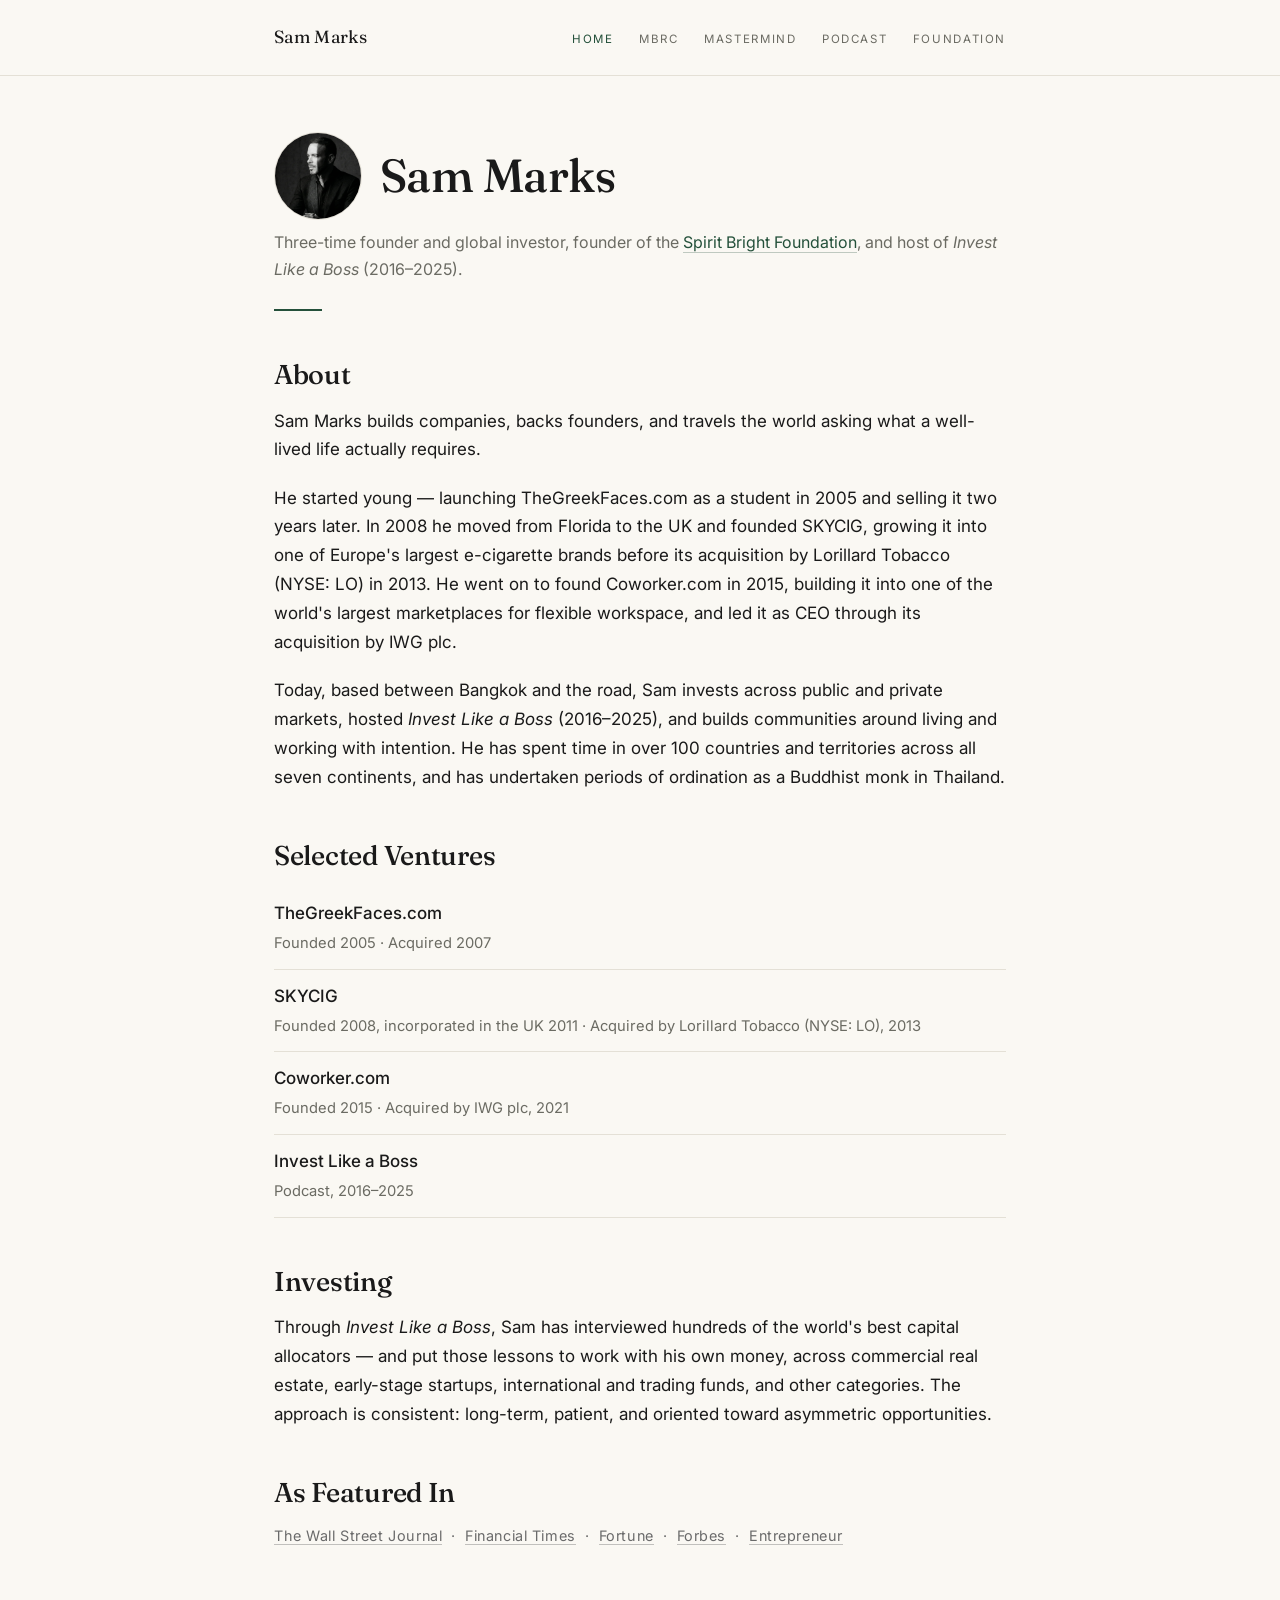
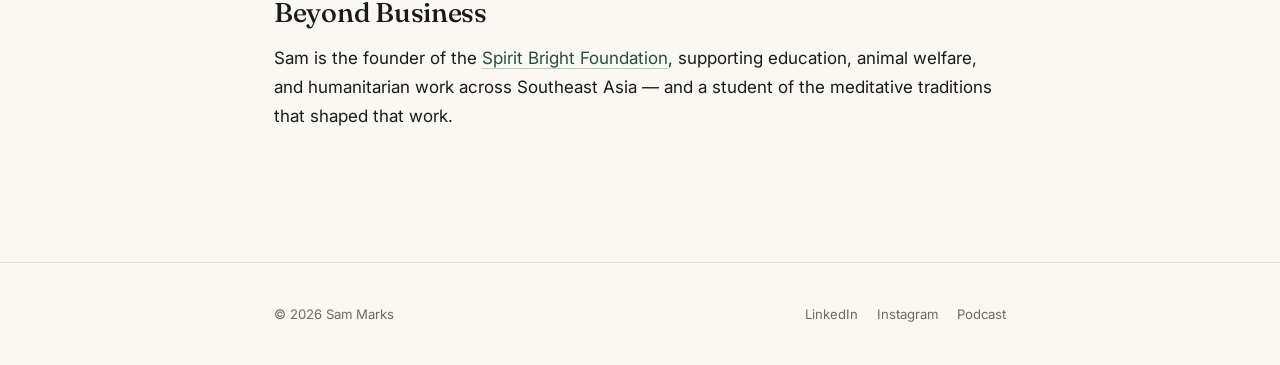
==== index.html @ 09c1cf1a "Add social/canonical meta tags to all pages; copy corrections (podcast past tense, SKYCIG 2008/UK-20" ====
<!DOCTYPE html>
<html lang="en">
<head>
  <meta charset="utf-8">
  <meta name="viewport" content="width=device-width, initial-scale=1">
  <title>Sam Marks — Founder, Investor &amp; Host of Invest Like a Boss</title>
  <meta name="description" content="Three-time founder and global investor, founder of the Spirit Bright Foundation, and host of the Invest Like a Boss podcast (2016–2025).">
  <link rel="preconnect" href="https://fonts.googleapis.com">
  <link rel="preconnect" href="https://fonts.gstatic.com" crossorigin>
  <link href="https://fonts.googleapis.com/css2?family=Fraunces:opsz,wght@9..144,400;9..144,500&family=Inter:wght@400;500&display=swap" rel="stylesheet">
  <link rel="stylesheet" href="styles.css">
  <link rel="canonical" href="https://sammarks.co/">
  <link rel="icon" href="/favicon.svg" type="image/svg+xml">
  <meta property="og:type" content="website">
  <meta property="og:site_name" content="Sam Marks — Founder, Investor & Host of Invest Like a Boss">
  <meta property="og:title" content="Sam Marks — Founder, Investor & Host of Invest Like a Boss">
  <meta property="og:description" content="Three-time founder and global investor, founder of the Spirit Bright Foundation, and host of the Invest Like a Boss podcast (2016–2025).">
  <meta property="og:url" content="https://sammarks.co/">
  <meta property="og:image" content="https://sammarks.co/portrait.jpg">
  <meta name="twitter:card" content="summary_large_image">
  <meta name="twitter:title" content="Sam Marks — Founder, Investor & Host of Invest Like a Boss">
  <meta name="twitter:description" content="Three-time founder and global investor, founder of the Spirit Bright Foundation, and host of the Invest Like a Boss podcast (2016–2025).">
  <meta name="twitter:image" content="https://sammarks.co/portrait.jpg">
  <script type="application/ld+json">
  {"@context":"https://schema.org","@type":"Person","name":"Sam Marks","url":"https://sammarks.co","jobTitle":"Founder & Investor","sameAs":["https://www.linkedin.com/in/sammarks1","https://www.instagram.com/sammarks12/","https://investlikeaboss.com"],"description":"Three-time founder and global investor, founder of the Spirit Bright Foundation, and host of the Invest Like a Boss podcast (2016–2025)."}
  </script>
</head>
<body>
  <header class="site-header">
    <nav class="nav" aria-label="Primary">
      <a class="brand" href="index.html">Sam Marks</a>
      <button class="nav-toggle" aria-label="Menu" aria-controls="nav-links" aria-expanded="false">
        <span></span><span></span><span></span>
      </button>
      <ul class="nav-links" id="nav-links">
        <li><a href="index.html" class="active">Home</a></li>
        <li><a href="mbrc.html">MBRC</a></li>
        <li><a href="mastermind.html">Mastermind</a></li>
        <li><a href="podcast.html">Podcast</a></li>
        <li><a href="foundation.html">Foundation</a></li>
      </ul>
    </nav>
  </header>

  <main>
    <div class="wrap">
            <section class="hero">
        <div class="hero-head">
          <img class="avatar" src="portrait.jpg" alt="Sam Marks" width="88" height="88">
          <div class="hero-name">
            <h1>Sam Marks</h1>
          </div>
        </div>
        <p class="subtle">Three-time founder and global investor, founder of the <a href="foundation.html">Spirit Bright Foundation</a>, and host of <em>Invest Like a Boss</em> (2016–2025).</p>
        <hr class="accent-rule">
      </section>

      <section>
        <h2>About</h2>
        <p>Sam Marks builds companies, backs founders, and travels the world asking what a well-lived life actually requires.</p>
        <p>He started young — launching TheGreekFaces.com as a student in 2005 and selling it two years later. In 2008 he moved from Florida to the UK and founded SKYCIG, growing it into one of Europe's largest e-cigarette brands before its acquisition by Lorillard Tobacco (NYSE: LO) in 2013. He went on to found Coworker.com in 2015, building it into one of the world's largest marketplaces for flexible workspace, and led it as CEO through its acquisition by IWG plc.</p>
        <p>Today, based between Bangkok and the road, Sam invests across public and private markets, hosted <em>Invest Like a Boss</em> (2016–2025), and builds communities around living and working with intention. He has spent time in over 100 countries and territories across all seven continents, and has undertaken periods of ordination as a Buddhist monk in Thailand.</p>
      </section>

      <section>
        <h2>Selected Ventures</h2>
        <ul class="ventures">
          <li><span class="name">TheGreekFaces.com</span><br><span class="meta">Founded 2005 · Acquired 2007</span></li>
          <li><span class="name">SKYCIG</span><br><span class="meta">Founded 2008, incorporated in the UK 2011 · Acquired by Lorillard Tobacco (NYSE: LO), 2013</span></li>
          <li><span class="name">Coworker.com</span><br><span class="meta">Founded 2015 · Acquired by IWG plc, 2021</span></li>
          <li><span class="name">Invest Like a Boss</span><br><span class="meta">Podcast, 2016–2025</span></li>
        </ul>
      </section>

      <section>
        <h2>Investing</h2>
        <p>Through <em>Invest Like a Boss</em>, Sam has interviewed hundreds of the world's best capital allocators — and put those lessons to work with his own money, across commercial real estate, early-stage startups, international and trading funds, and other categories. The approach is consistent: long-term, patient, and oriented toward asymmetric opportunities.</p>
      </section>

      <section>
        <h2>As Featured In</h2>
        <p class="featured">
          <a href="https://www.wsj.com/articles/SB10001424052702303918804579109762289541166" target="_blank" rel="noopener">The Wall Street Journal</a>
          &nbsp;·&nbsp; <a href="https://www.ft.com/content/000975c2-8c55-11e5-a549-b89a1dfede9b" target="_blank" rel="noopener">Financial Times</a>
          &nbsp;·&nbsp; <a href="https://fortune.com/2014/10/08/tech-infused-yoga-mat/" target="_blank" rel="noopener">Fortune</a>
          &nbsp;·&nbsp; <a href="https://www.forbes.com/sites/chynes/2016/08/26/expats-find-fertile-ground-for-bootstrapping-startups-in-southeast-asia/" target="_blank" rel="noopener">Forbes</a>
          &nbsp;·&nbsp; <a href="https://www.entrepreneur.com/business-news/a-300-tech-powered-yoga-mat/238271" target="_blank" rel="noopener">Entrepreneur</a>
        </p>
      </section>

      <section>
        <h2>Beyond Business</h2>
        <p>Sam is the founder of the <a href="foundation.html">Spirit Bright Foundation</a>, supporting education, animal welfare, and humanitarian work across Southeast Asia — and a student of the meditative traditions that shaped that work.</p>
      </section>
    </div>
  </main>

  <footer class="site-footer">
    <div class="footer-inner">
      <span>© 2026 Sam Marks</span>
      <span class="footer-links">
        <a href="https://www.linkedin.com/in/sammarks1" target="_blank" rel="noopener">LinkedIn</a>
        <a href="https://www.instagram.com/sammarks12/" target="_blank" rel="noopener">Instagram</a>
        <a href="https://investlikeaboss.com" target="_blank" rel="noopener">Podcast</a>
      </span>
    </div>
  </footer>

  <script src="nav.js"></script>
  <script defer src="/_vercel/insights/script.js"></script>
  <script defer src="/_vercel/speed-insights/script.js"></script>
</body>
</html>
---- styles.css ----
/* Sam Marks — quiet-authority v1 */
:root {
  --ivory: #FAF8F3;
  --ink: #1A1A1A;
  --forest: #24503A;
  --muted: #6B6B63;
  --rule: #E4E0D6;
  --maxw: 780px;
}

* { box-sizing: border-box; }

html { -webkit-text-size-adjust: 100%; }

body {
  margin: 0;
  background: var(--ivory);
  color: var(--ink);
  font-family: "Inter", -apple-system, BlinkMacSystemFont, "Segoe UI", Roboto, Helvetica, Arial, sans-serif;
  font-size: 17px;
  line-height: 1.7;
  -webkit-font-smoothing: antialiased;
  text-rendering: optimizeLegibility;
}

h1, h2, h3 {
  font-family: "Fraunces", "Cormorant Garamond", Georgia, "Times New Roman", serif;
  font-weight: 500;
  color: var(--ink);
  line-height: 1.15;
  letter-spacing: -0.01em;
}

h1 { font-size: 2.9rem; margin: 0 0 0.5rem; }
h2 { font-size: 1.7rem; margin: 3rem 0 1rem; }
h3 { font-size: 1.25rem; margin: 2rem 0 0.4rem; }

p { margin: 0 0 1.2rem; }

a {
  color: var(--forest);
  text-decoration: none;
  border-bottom: 1px solid rgba(36, 80, 58, 0.28);
  transition: border-color 0.2s ease;
}
a:hover { border-bottom-color: var(--forest); }

.wrap {
  max-width: var(--maxw);
  margin: 0 auto;
  padding: 0 1.5rem;
}

.site-header {
  border-bottom: 1px solid var(--rule);
  background: var(--ivory);
}
.nav {
  max-width: var(--maxw);
  margin: 0 auto;
  padding: 1.4rem 1.5rem;
  display: flex;
  align-items: center;
  justify-content: space-between;
  gap: 1rem;
}
.brand {
  font-family: "Fraunces", Georgia, serif;
  font-size: 1.1rem;
  letter-spacing: 0.02em;
  color: var(--ink);
  border-bottom: none;
}
.brand:hover { border-bottom: none; }

.nav-links {
  display: flex;
  gap: 1.6rem;
  list-style: none;
  margin: 0;
  padding: 0;
}
.nav-links a {
  color: var(--muted);
  font-size: 0.72rem;
  letter-spacing: 0.14em;
  text-transform: uppercase;
  border-bottom: none;
  padding-bottom: 2px;
}
.nav-links a:hover,
.nav-links a.active {
  color: var(--forest);
}

.nav-toggle {
  display: none;
  background: none;
  border: none;
  cursor: pointer;
  padding: 0.4rem;
  width: 40px;
  height: 40px;
}
.nav-toggle span {
  display: block;
  width: 22px;
  height: 1.5px;
  background: var(--ink);
  margin: 5px 0;
  transition: transform 0.2s ease, opacity 0.2s ease;
}
.nav-toggle[aria-expanded="true"] span:nth-child(1) { transform: translateY(6.5px) rotate(45deg); }
.nav-toggle[aria-expanded="true"] span:nth-child(2) { opacity: 0; }
.nav-toggle[aria-expanded="true"] span:nth-child(3) { transform: translateY(-6.5px) rotate(-45deg); }

main {
  padding: 3.5rem 0 4rem;
}

.tagline {
  font-size: 1.15rem;
  color: var(--ink);
  margin: 0 0 0.4rem;
}
.subtle {
  color: var(--muted);
  font-size: 1rem;
}
.lead {
  font-size: 1.05rem;
}

.rule {
  border: none;
  border-top: 1px solid var(--rule);
  margin: 3rem 0;
}
.accent-rule {
  width: 48px;
  border: none;
  border-top: 2px solid var(--forest);
  margin: 1.6rem 0 2rem;
  text-align: left;
}

.portrait {
  border: 1px solid var(--rule);
  background: #F4F0E6;
  border-radius: 4px;
  aspect-ratio: 4 / 5;
  max-width: 260px;
  margin: 2rem 0;
  display: flex;
  align-items: center;
  justify-content: center;
  color: var(--muted);
  font-size: 0.72rem;
  letter-spacing: 0.12em;
  text-transform: uppercase;
}
.portrait img {
  width: 100%;
  height: 100%;
  object-fit: cover;
  border-radius: 4px;
  display: block;
}

.ventures {
  list-style: none;
  margin: 1rem 0 0;
  padding: 0;
}
.ventures li {
  padding: 0.75rem 0;
  border-bottom: 1px solid var(--rule);
}
.ventures .name { color: var(--ink); font-weight: 500; }
.ventures .meta { color: var(--muted); font-size: 0.92rem; }

.bullets {
  padding-left: 1.1rem;
  margin: 1rem 0;
}
.bullets li { margin: 0.4rem 0; }

.featured {
  color: var(--muted);
  font-size: 0.9rem;
  letter-spacing: 0.04em;
  filter: grayscale(100%);
}
.featured a { color: var(--muted); border-bottom-color: rgba(107,107,99,0.4); }
.featured a:hover { color: var(--forest); }

.btn {
  display: inline-block;
  margin-top: 0.6rem;
  padding: 0.6rem 1.3rem;
  background: var(--forest);
  color: var(--ivory);
  font-size: 0.78rem;
  letter-spacing: 0.08em;
  text-transform: uppercase;
  border: 1px solid var(--forest);
  border-radius: 2px;
}
.btn:hover { background: #1d4230; border-bottom-color: #1d4230; }

.pillar { margin: 2rem 0; }
.pillar h3 { margin-bottom: 0.3rem; }

.listen {
  list-style: none;
  padding: 0;
  margin: 1.5rem 0;
}
.listen li { padding: 0.5rem 0; border-bottom: 1px solid var(--rule); }

.site-footer {
  border-top: 1px solid var(--rule);
  margin-top: 3rem;
  padding: 2.5rem 0;
}
.footer-inner {
  max-width: var(--maxw);
  margin: 0 auto;
  padding: 0 1.5rem;
  display: flex;
  flex-wrap: wrap;
  gap: 1rem 2rem;
  align-items: center;
  justify-content: space-between;
  font-size: 0.82rem;
  color: var(--muted);
}
.footer-inner a {
  color: var(--muted);
  border-bottom: none;
  margin-right: 1.2rem;
  font-size: 0.82rem;
}
.footer-inner a:last-child { margin-right: 0; }
.footer-inner a:hover { color: var(--forest); }
.footer-links { display: flex; flex-wrap: wrap; gap: 0.2rem 0; }

@media (max-width: 640px) {
  h1 { font-size: 2.3rem; }
  h2 { font-size: 1.45rem; }
  body { font-size: 16px; }

  .nav-toggle { display: block; }
  .nav-links {
    position: absolute;
    top: 68px;
    left: 0;
    right: 0;
    flex-direction: column;
    gap: 0;
    background: var(--ivory);
    border-bottom: 1px solid var(--rule);
    padding: 0.5rem 1.5rem 1rem;
    display: none;
    z-index: 20;
  }
  .nav-links.open { display: flex; }
  .nav-links li { padding: 0.55rem 0; }
  .nav { position: relative; }

  .footer-inner { flex-direction: column; align-items: flex-start; }
}

/* Mastermind application form */
.apply-form {
  margin: 1.5rem 0 0;
  max-width: 560px;
}
.apply-form .field {
  margin: 0 0 1.3rem;
}
.apply-form label {
  display: block;
  font-size: 0.72rem;
  letter-spacing: 0.12em;
  text-transform: uppercase;
  color: var(--muted);
  margin: 0 0 0.45rem;
}
.apply-form .req { color: var(--forest); }
.apply-form input,
.apply-form textarea {
  width: 100%;
  font-family: inherit;
  font-size: 1rem;
  color: var(--ink);
  background: #FFFDF9;
  border: 1px solid var(--rule);
  border-radius: 3px;
  padding: 0.7rem 0.85rem;
  line-height: 1.5;
  transition: border-color 0.2s ease;
}
.apply-form textarea { resize: vertical; }
.apply-form input:focus,
.apply-form textarea:focus {
  outline: none;
  border-color: var(--forest);
}
.apply-form .btn {
  border: 1px solid var(--forest);
  cursor: pointer;
}
.apply-form .btn:disabled { opacity: 0.6; cursor: default; }
.form-error {
  color: #8a2f24;
  font-size: 0.9rem;
  margin: 0 0 1rem;
}
.apply-thanks {
  margin: 2rem 0;
  padding: 1.6rem 1.5rem;
  background: #F4F0E6;
  border: 1px solid var(--rule);
  border-left: 3px solid var(--forest);
  border-radius: 3px;
}
.apply-thanks p { margin: 0; color: var(--ink); }


/* Hero thumbnail + name (2026-08-31) */
.hero-head { display: flex; align-items: center; gap: 1.1rem; margin: 0 0 0.6rem; }
.avatar { width: 88px; height: 88px; border-radius: 50%; object-fit: cover; border: 1px solid var(--rule); flex: 0 0 auto; }
.hero-name h1 { margin: 0; }
.hero-name .tagline { margin: 0.2rem 0 0; }
@media (max-width: 640px) { .avatar { width: 66px; height: 66px; } .hero-head { gap: 0.9rem; } }

/* Automatic dark mode — follows the device/browser night setting (2026-09-19) */
:root { color-scheme: light dark; }

@media (prefers-color-scheme: dark) {
  :root {
    --ivory: #171814;   /* warm near-black background */
    --ink:   #ECE7DB;   /* warm off-white text (not pure white, less glare) */
    --forest: #8FC3A6;  /* lightened sage accent for contrast on dark */
    --muted: #9C978A;   /* lighter muted grey */
    --rule:  #34332C;   /* subtle dark divider */
  }
  body { background: var(--ivory); color: var(--ink); }

  /* hardcoded light surfaces -> dark equivalents */
  .portrait,
  .apply-thanks { background: #20211B; }
  .apply-form input,
  .apply-form textarea { background: #1E1F19; color: var(--ink); }
  .btn { color: #16130E; }            /* dark text on the light-sage button */
  .btn:hover { background: #7FB295; border-bottom-color: #7FB295; }
  .form-error { color: #E29B90; }

  /* link underlines readable on dark */
  a { border-bottom-color: rgba(143, 195, 166, 0.35); }
  .featured a { border-bottom-color: rgba(156, 151, 138, 0.4); }
}
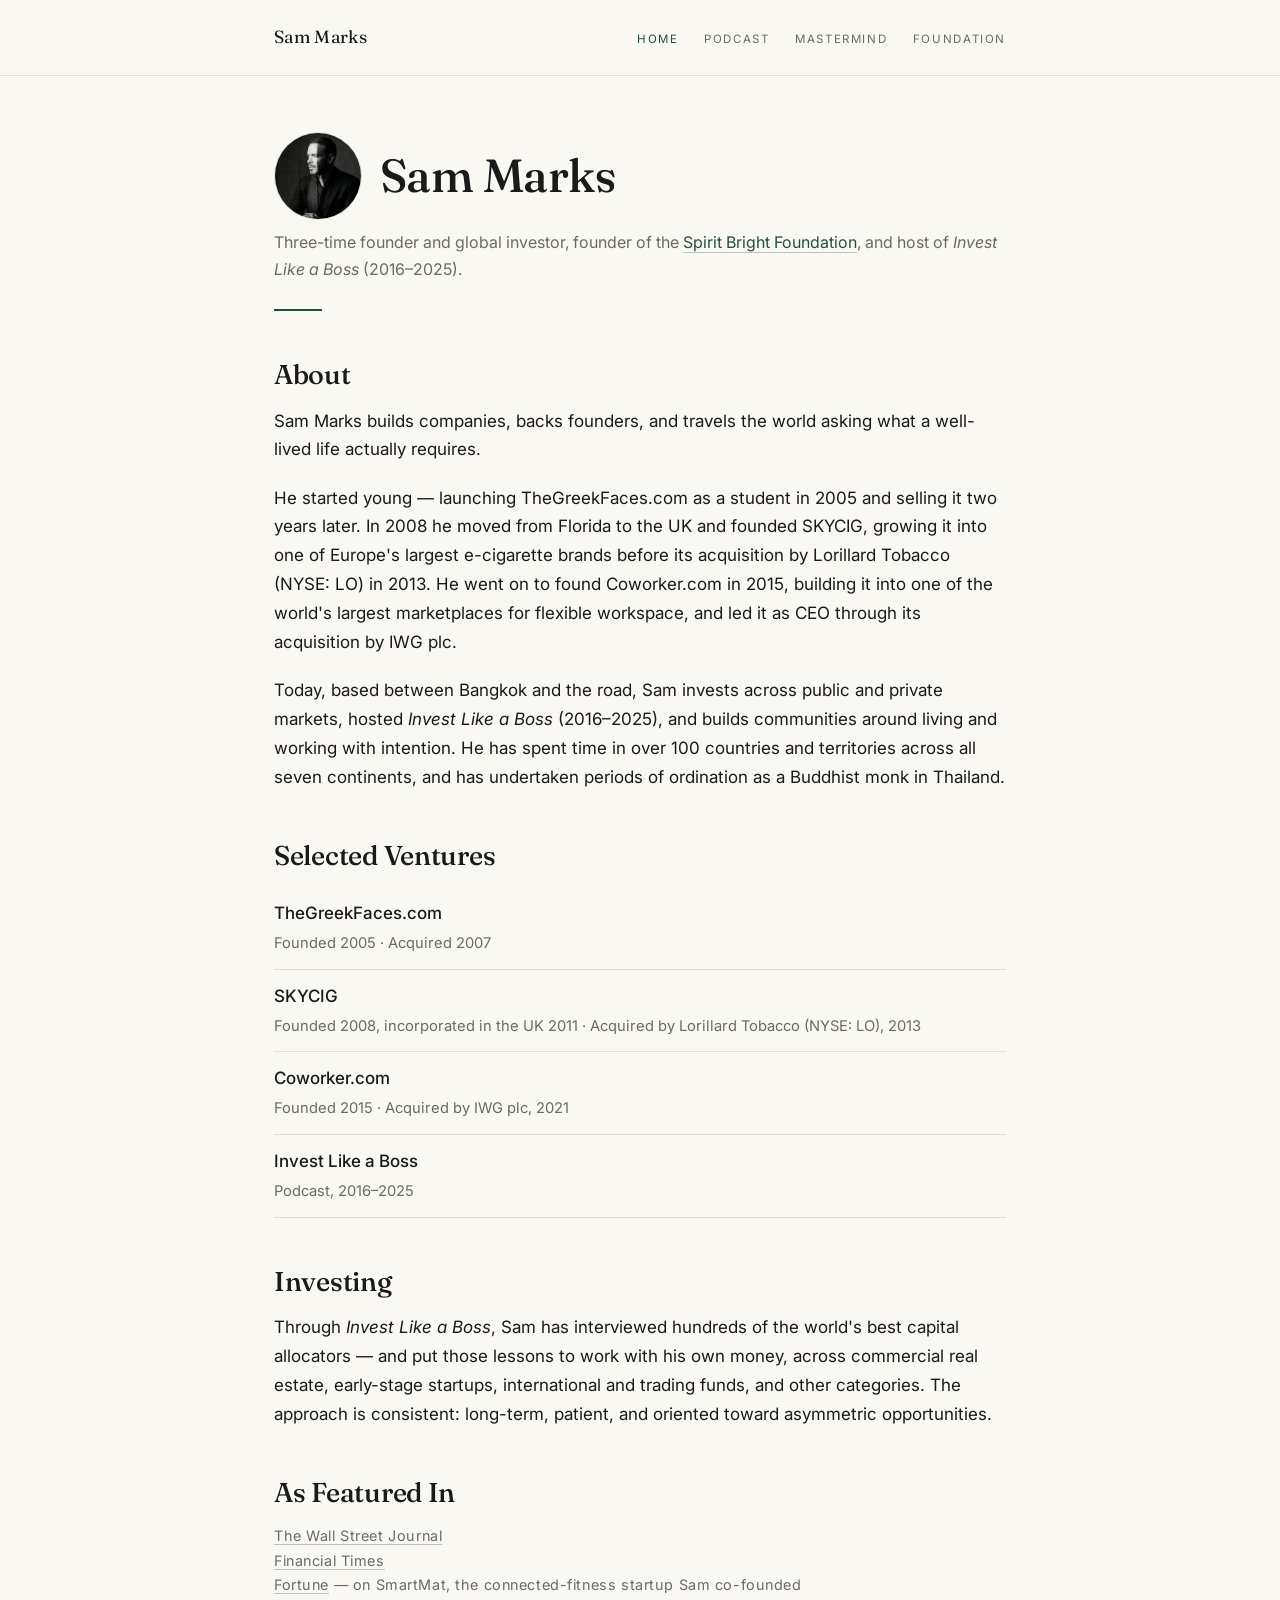
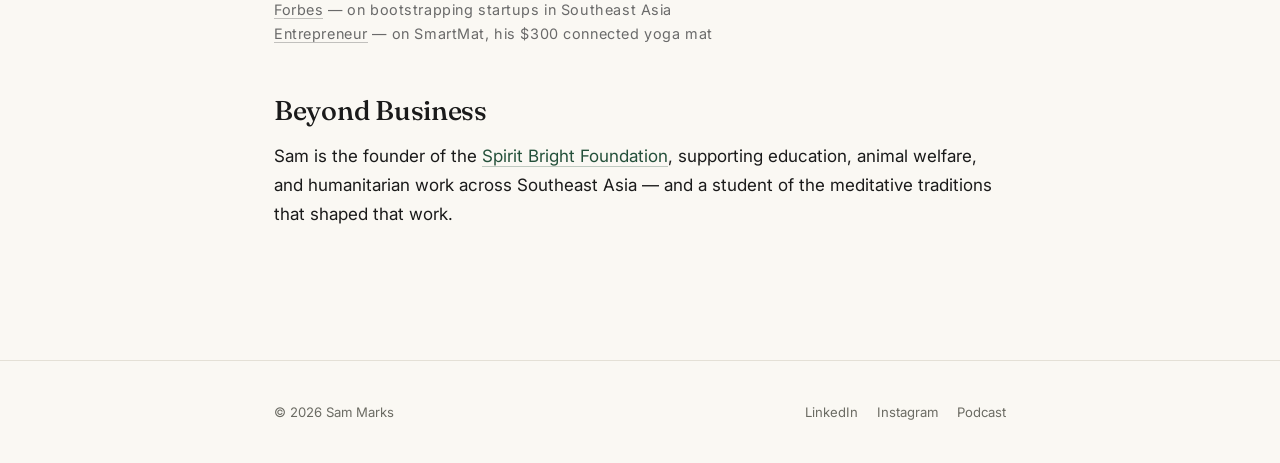
==== commit d08d1b5a: "Retire MBRC from nav (redirect stub → mastermind); normalize GreekFaces → TheGreekFaces.com; add pre" ====
--- a/index.html
+++ b/index.html
@@ -34,9 +34,8 @@
       </button>
       <ul class="nav-links" id="nav-links">
         <li><a href="index.html" class="active">Home</a></li>
-        <li><a href="mbrc.html">MBRC</a></li>
+        <li><a href="podcast.html">Podcast</a></li>
         <li><a href="mastermind.html">Mastermind</a></li>
-        <li><a href="podcast.html">Podcast</a></li>
         <li><a href="foundation.html">Foundation</a></li>
       </ul>
     </nav>
@@ -80,11 +79,11 @@
       <section>
         <h2>As Featured In</h2>
         <p class="featured">
-          <a href="https://www.wsj.com/articles/SB10001424052702303918804579109762289541166" target="_blank" rel="noopener">The Wall Street Journal</a>
-          &nbsp;·&nbsp; <a href="https://www.ft.com/content/000975c2-8c55-11e5-a549-b89a1dfede9b" target="_blank" rel="noopener">Financial Times</a>
-          &nbsp;·&nbsp; <a href="https://fortune.com/2014/10/08/tech-infused-yoga-mat/" target="_blank" rel="noopener">Fortune</a>
-          &nbsp;·&nbsp; <a href="https://www.forbes.com/sites/chynes/2016/08/26/expats-find-fertile-ground-for-bootstrapping-startups-in-southeast-asia/" target="_blank" rel="noopener">Forbes</a>
-          &nbsp;·&nbsp; <a href="https://www.entrepreneur.com/business-news/a-300-tech-powered-yoga-mat/238271" target="_blank" rel="noopener">Entrepreneur</a>
+          <a href="https://www.wsj.com/articles/SB10001424052702303918804579109762289541166" target="_blank" rel="noopener">The Wall Street Journal</a><br>
+          <a href="https://www.ft.com/content/000975c2-8c55-11e5-a549-b89a1dfede9b" target="_blank" rel="noopener">Financial Times</a><br>
+          <a href="https://fortune.com/2014/10/08/tech-infused-yoga-mat/" target="_blank" rel="noopener">Fortune</a> — on SmartMat, the connected-fitness startup Sam co-founded<br>
+          <a href="https://www.forbes.com/sites/chynes/2016/08/26/expats-find-fertile-ground-for-bootstrapping-startups-in-southeast-asia/" target="_blank" rel="noopener">Forbes</a> — on bootstrapping startups in Southeast Asia<br>
+          <a href="https://www.entrepreneur.com/business-news/a-300-tech-powered-yoga-mat/238271" target="_blank" rel="noopener">Entrepreneur</a> — on SmartMat, his $300 connected yoga mat
         </p>
       </section>
 
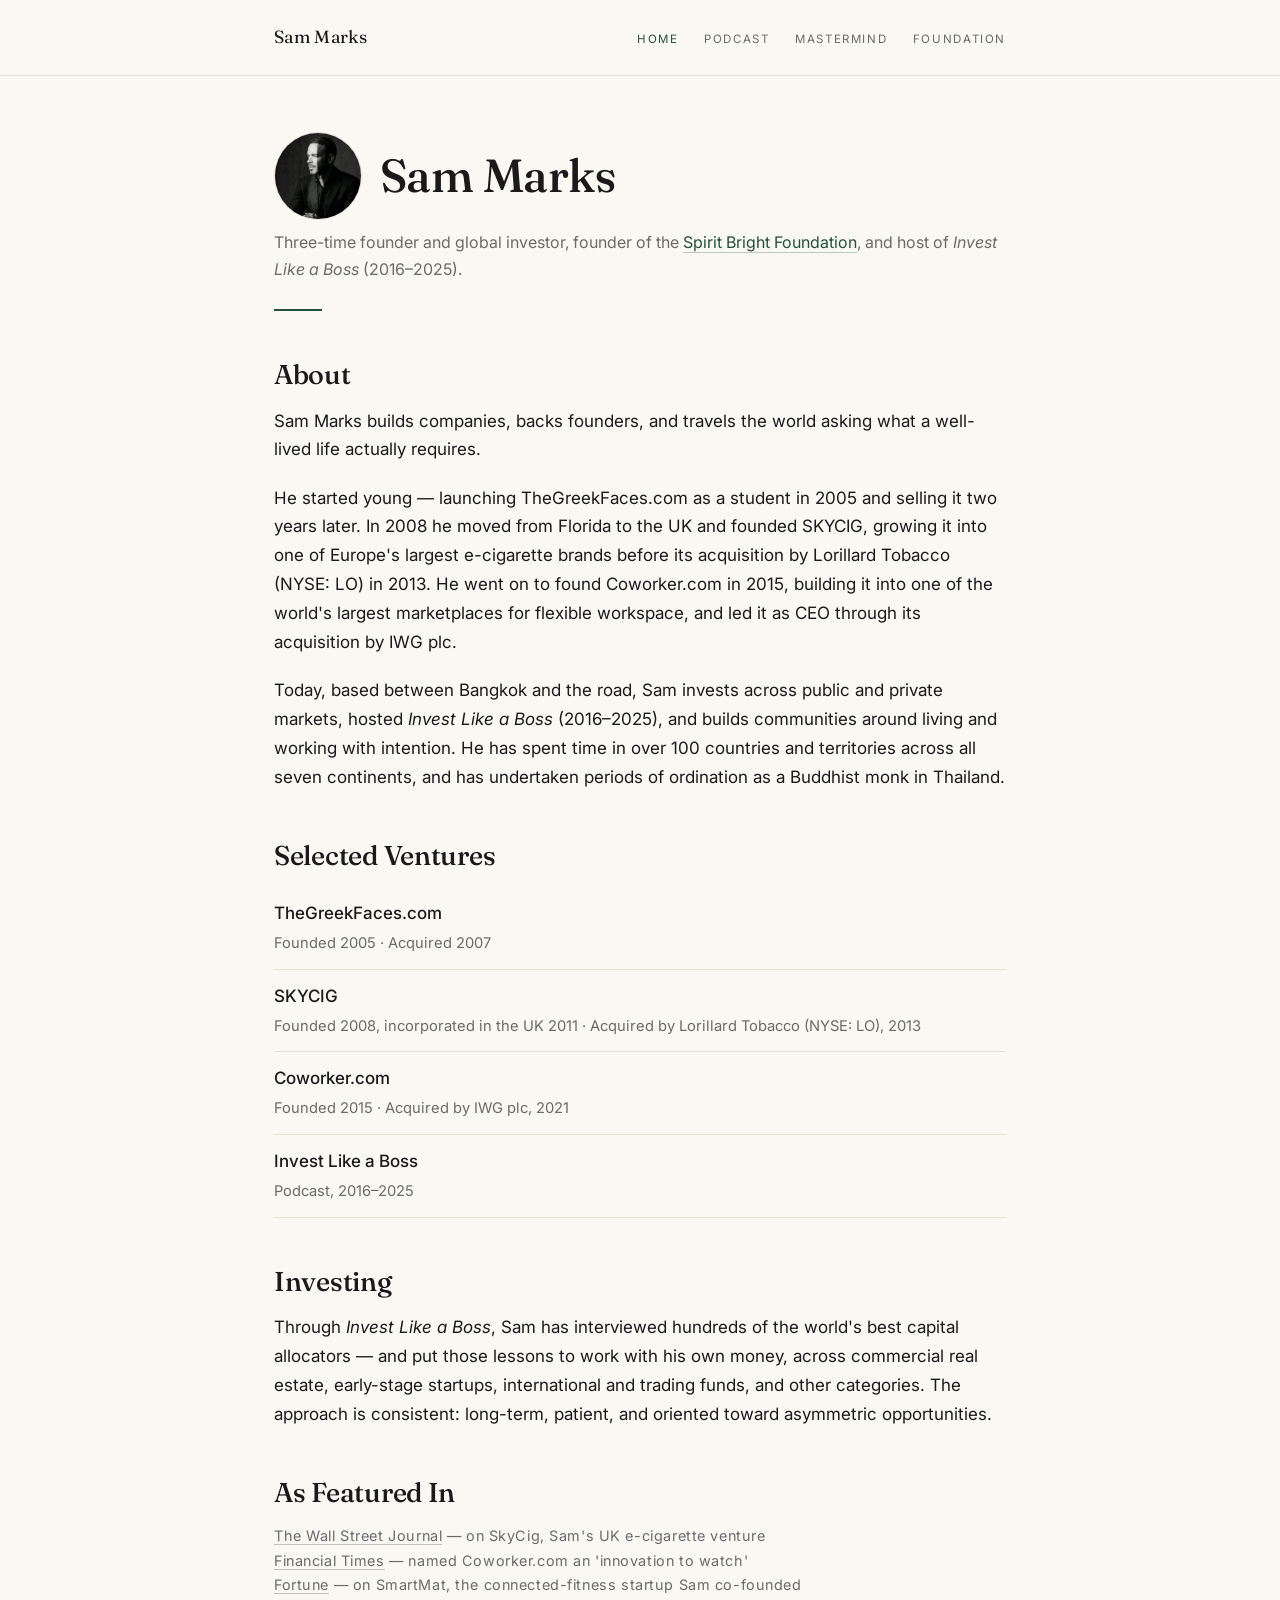
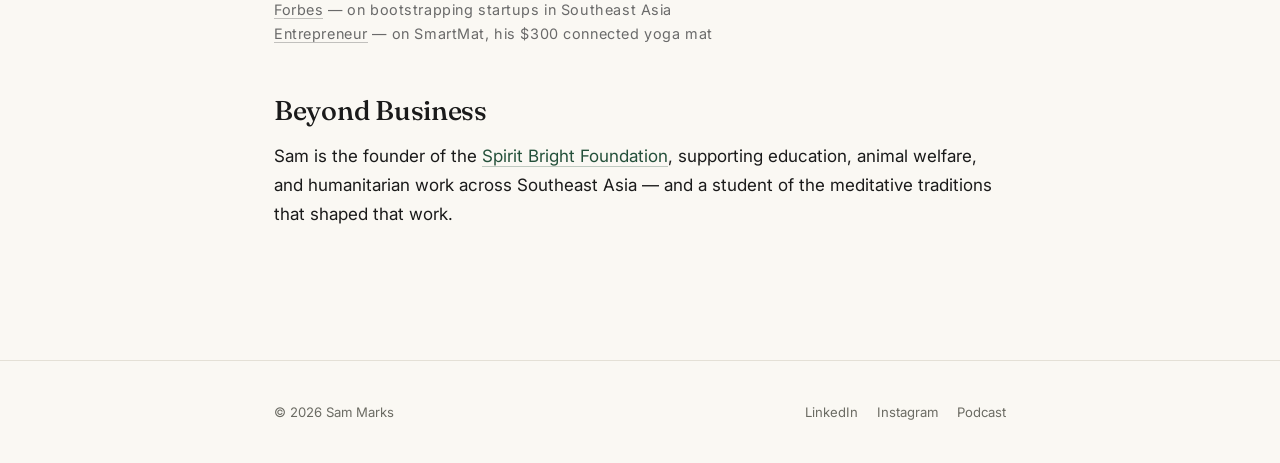
==== commit 8dc5f8db: "Add WSJ (SkyCig) + FT (Coworker) press hooks to As Featured In" ====
--- a/index.html
+++ b/index.html
@@ -79,8 +79,8 @@
       <section>
         <h2>As Featured In</h2>
         <p class="featured">
-          <a href="https://www.wsj.com/articles/SB10001424052702303918804579109762289541166" target="_blank" rel="noopener">The Wall Street Journal</a><br>
-          <a href="https://www.ft.com/content/000975c2-8c55-11e5-a549-b89a1dfede9b" target="_blank" rel="noopener">Financial Times</a><br>
+          <a href="https://www.wsj.com/articles/SB10001424052702303918804579109762289541166" target="_blank" rel="noopener">The Wall Street Journal</a> — on SkyCig, Sam's UK e-cigarette venture<br>
+          <a href="https://www.ft.com/content/000975c2-8c55-11e5-a549-b89a1dfede9b" target="_blank" rel="noopener">Financial Times</a> — named Coworker.com an 'innovation to watch'<br>
           <a href="https://fortune.com/2014/10/08/tech-infused-yoga-mat/" target="_blank" rel="noopener">Fortune</a> — on SmartMat, the connected-fitness startup Sam co-founded<br>
           <a href="https://www.forbes.com/sites/chynes/2016/08/26/expats-find-fertile-ground-for-bootstrapping-startups-in-southeast-asia/" target="_blank" rel="noopener">Forbes</a> — on bootstrapping startups in Southeast Asia<br>
           <a href="https://www.entrepreneur.com/business-news/a-300-tech-powered-yoga-mat/238271" target="_blank" rel="noopener">Entrepreneur</a> — on SmartMat, his $300 connected yoga mat
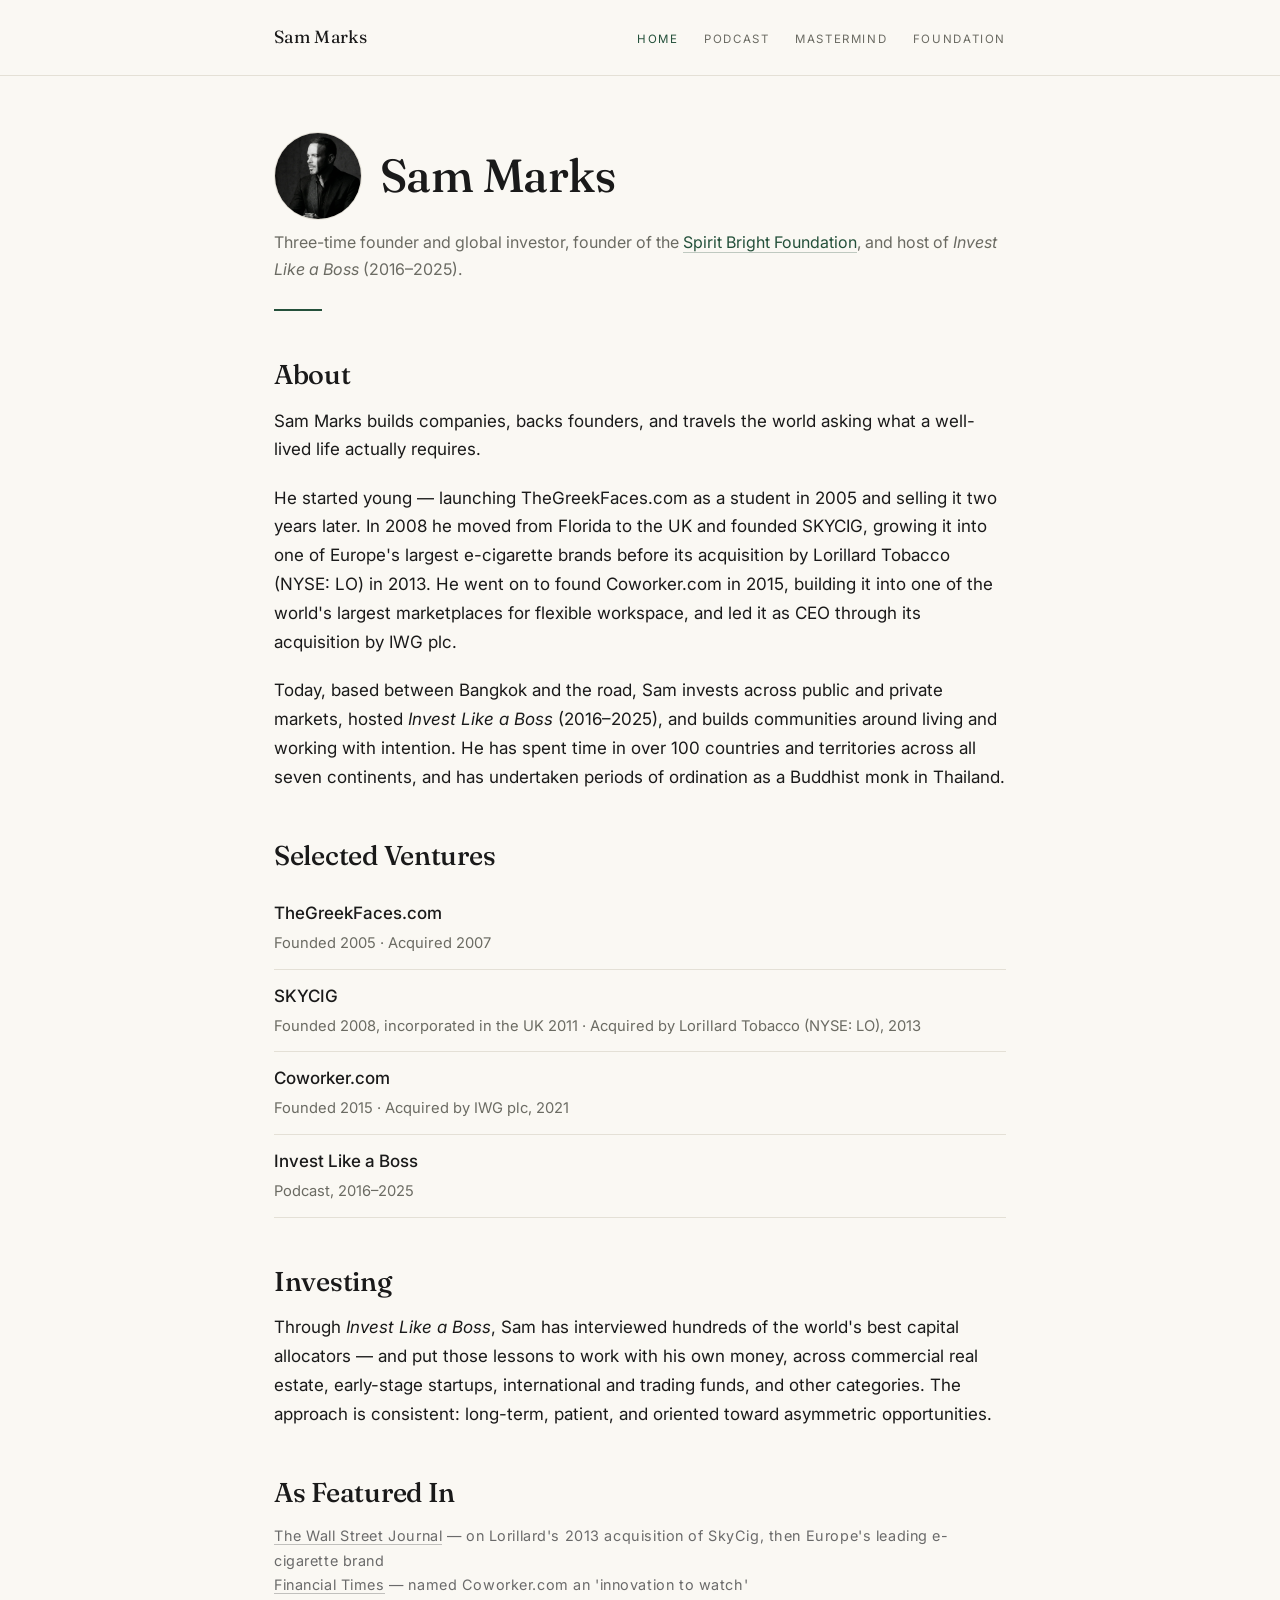
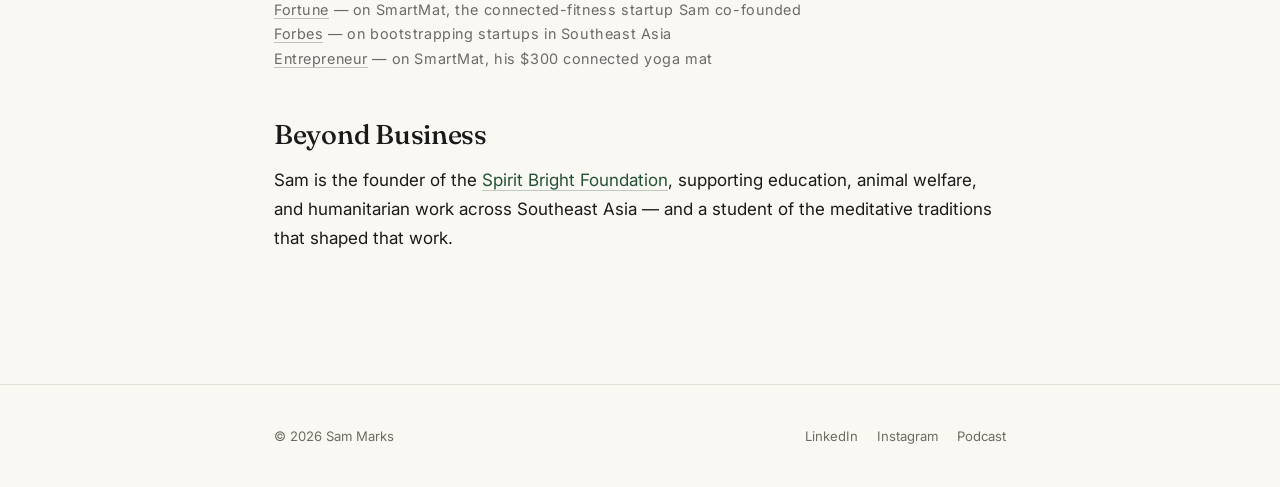
==== commit 764164e1: "Refine WSJ hook: Lorillard 2013 acquisition of SkyCig (Europe's leading e-cig brand)" ====
--- a/index.html
+++ b/index.html
@@ -79,7 +79,7 @@
       <section>
         <h2>As Featured In</h2>
         <p class="featured">
-          <a href="https://www.wsj.com/articles/SB10001424052702303918804579109762289541166" target="_blank" rel="noopener">The Wall Street Journal</a> — on SkyCig, Sam's UK e-cigarette venture<br>
+          <a href="https://www.wsj.com/articles/SB10001424052702303918804579109762289541166" target="_blank" rel="noopener">The Wall Street Journal</a> — on Lorillard's 2013 acquisition of SkyCig, then Europe's leading e-cigarette brand<br>
           <a href="https://www.ft.com/content/000975c2-8c55-11e5-a549-b89a1dfede9b" target="_blank" rel="noopener">Financial Times</a> — named Coworker.com an 'innovation to watch'<br>
           <a href="https://fortune.com/2014/10/08/tech-infused-yoga-mat/" target="_blank" rel="noopener">Fortune</a> — on SmartMat, the connected-fitness startup Sam co-founded<br>
           <a href="https://www.forbes.com/sites/chynes/2016/08/26/expats-find-fertile-ground-for-bootstrapping-startups-in-southeast-asia/" target="_blank" rel="noopener">Forbes</a> — on bootstrapping startups in Southeast Asia<br>
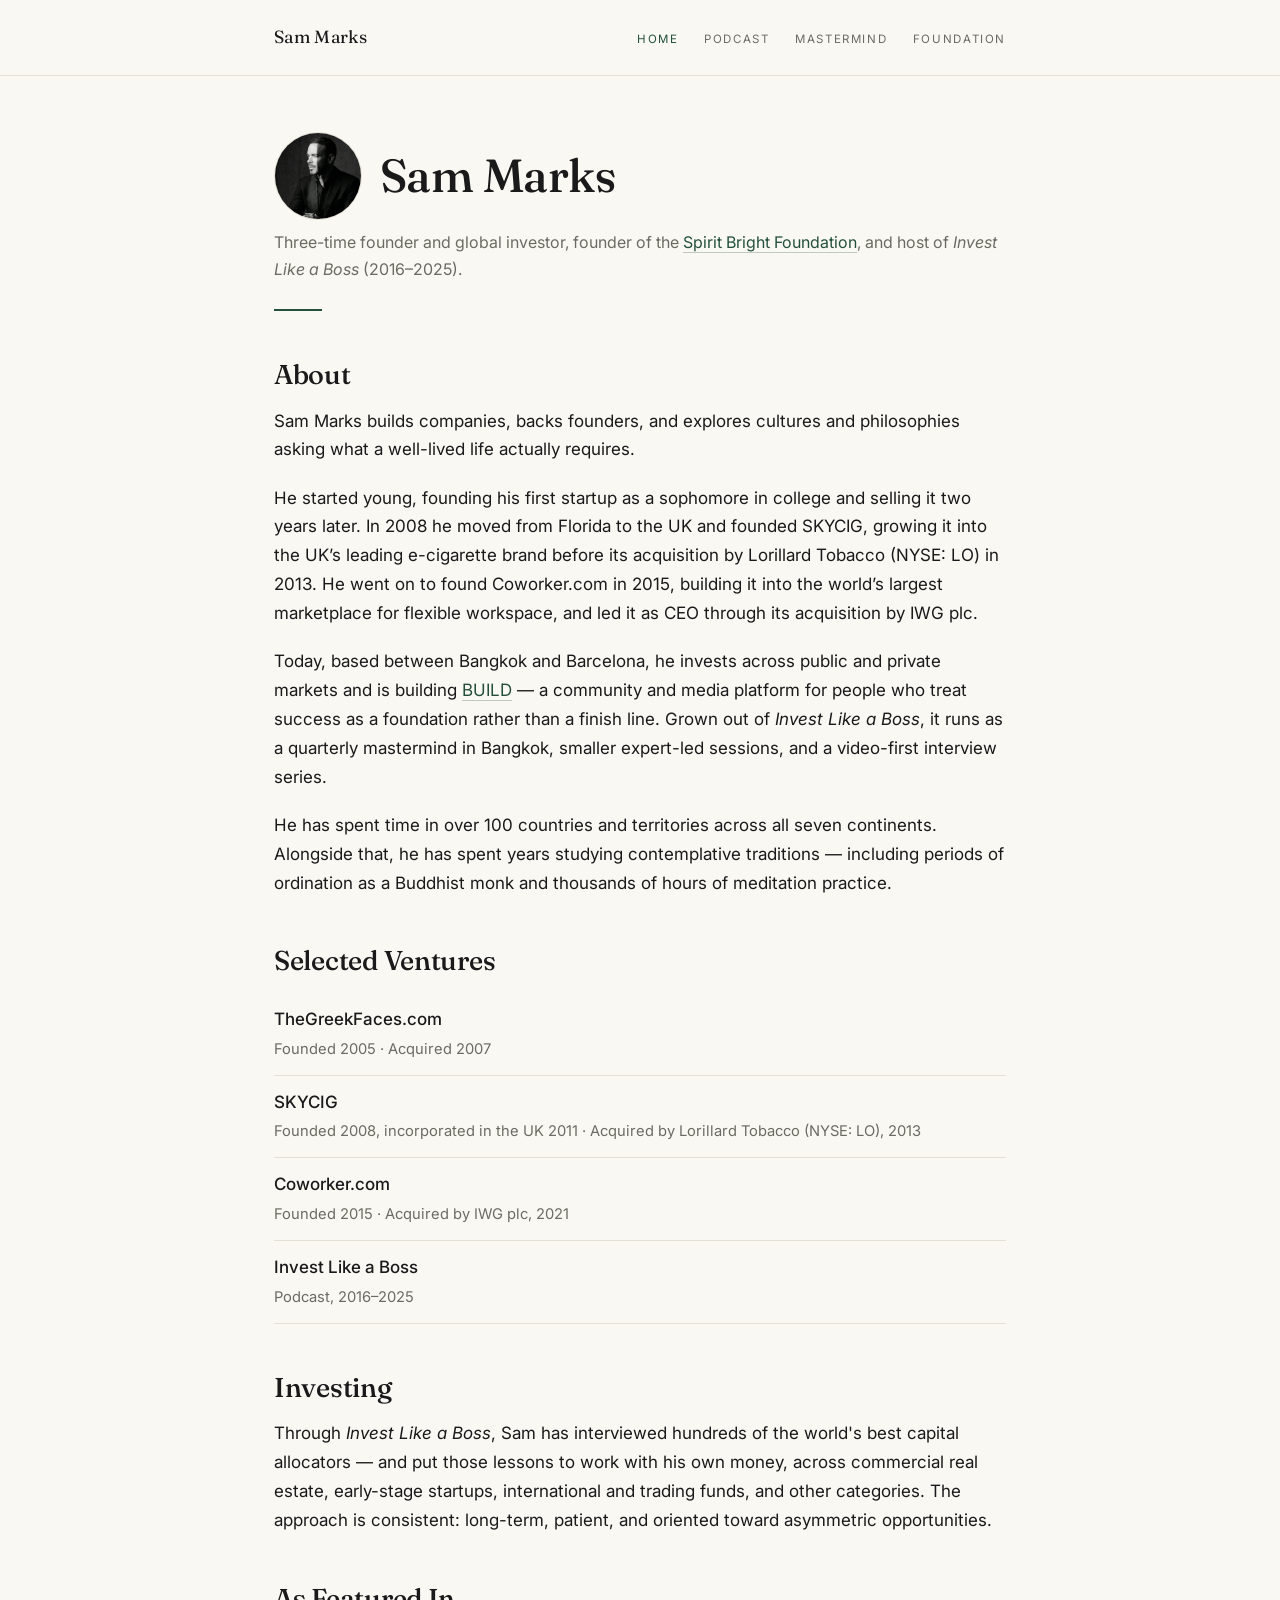
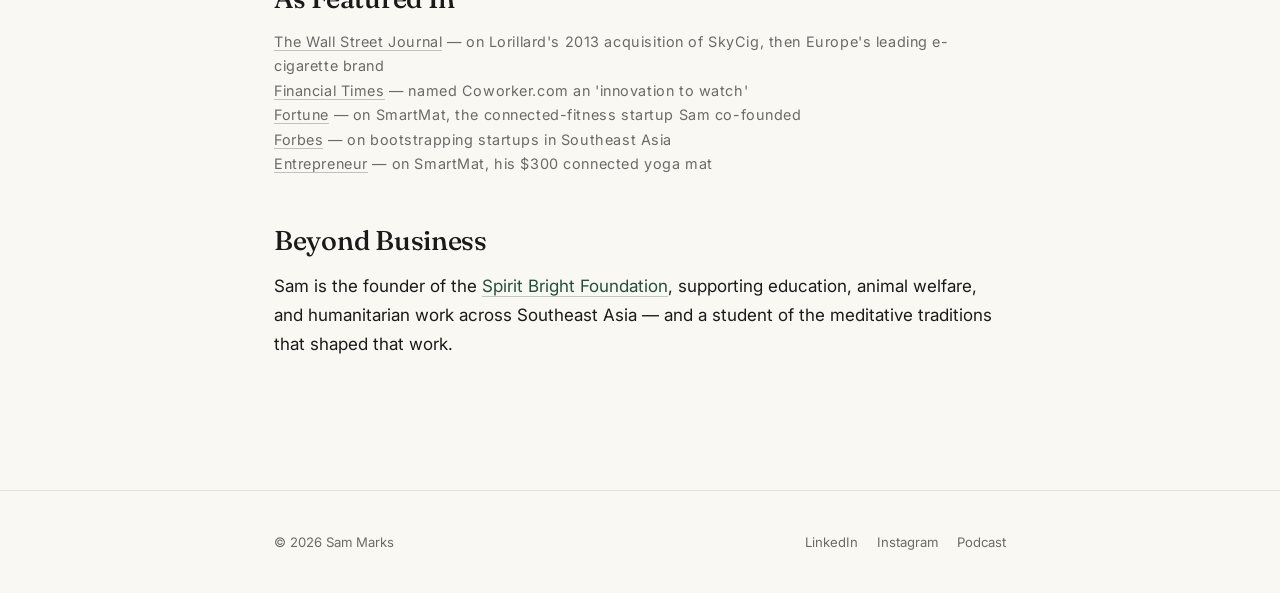
==== commit 8531e7de: "Update homepage About + Barcelona/BUILD copy" ====
--- a/index.html
+++ b/index.html
@@ -56,9 +56,10 @@
 
       <section>
         <h2>About</h2>
-        <p>Sam Marks builds companies, backs founders, and travels the world asking what a well-lived life actually requires.</p>
-        <p>He started young — launching TheGreekFaces.com as a student in 2005 and selling it two years later. In 2008 he moved from Florida to the UK and founded SKYCIG, growing it into one of Europe's largest e-cigarette brands before its acquisition by Lorillard Tobacco (NYSE: LO) in 2013. He went on to found Coworker.com in 2015, building it into one of the world's largest marketplaces for flexible workspace, and led it as CEO through its acquisition by IWG plc.</p>
-        <p>Today, based between Bangkok and the road, Sam invests across public and private markets, hosted <em>Invest Like a Boss</em> (2016–2025), and builds communities around living and working with intention. He has spent time in over 100 countries and territories across all seven continents, and has undertaken periods of ordination as a Buddhist monk in Thailand.</p>
+        <p>Sam Marks builds companies, backs founders, and explores cultures and philosophies asking what a well-lived life actually requires.</p>
+        <p>He started young, founding his first startup as a sophomore in college and selling it two years later. In 2008 he moved from Florida to the UK and founded SKYCIG, growing it into the UK’s leading e-cigarette brand before its acquisition by Lorillard Tobacco (NYSE: LO) in 2013. He went on to found Coworker.com in 2015, building it into the world’s largest marketplace for flexible workspace, and led it as CEO through its acquisition by IWG plc.</p>
+        <p>Today, based between Bangkok and Barcelona, he invests across public and private markets and is building <a href="mastermind.html">BUILD</a> — a community and media platform for people who treat success as a foundation rather than a finish line. Grown out of <em>Invest Like a Boss</em>, it runs as a quarterly mastermind in Bangkok, smaller expert-led sessions, and a video-first interview series.</p>
+        <p>He has spent time in over 100 countries and territories across all seven continents. Alongside that, he has spent years studying contemplative traditions — including periods of ordination as a Buddhist monk and thousands of hours of meditation practice.</p>
       </section>
 
       <section>
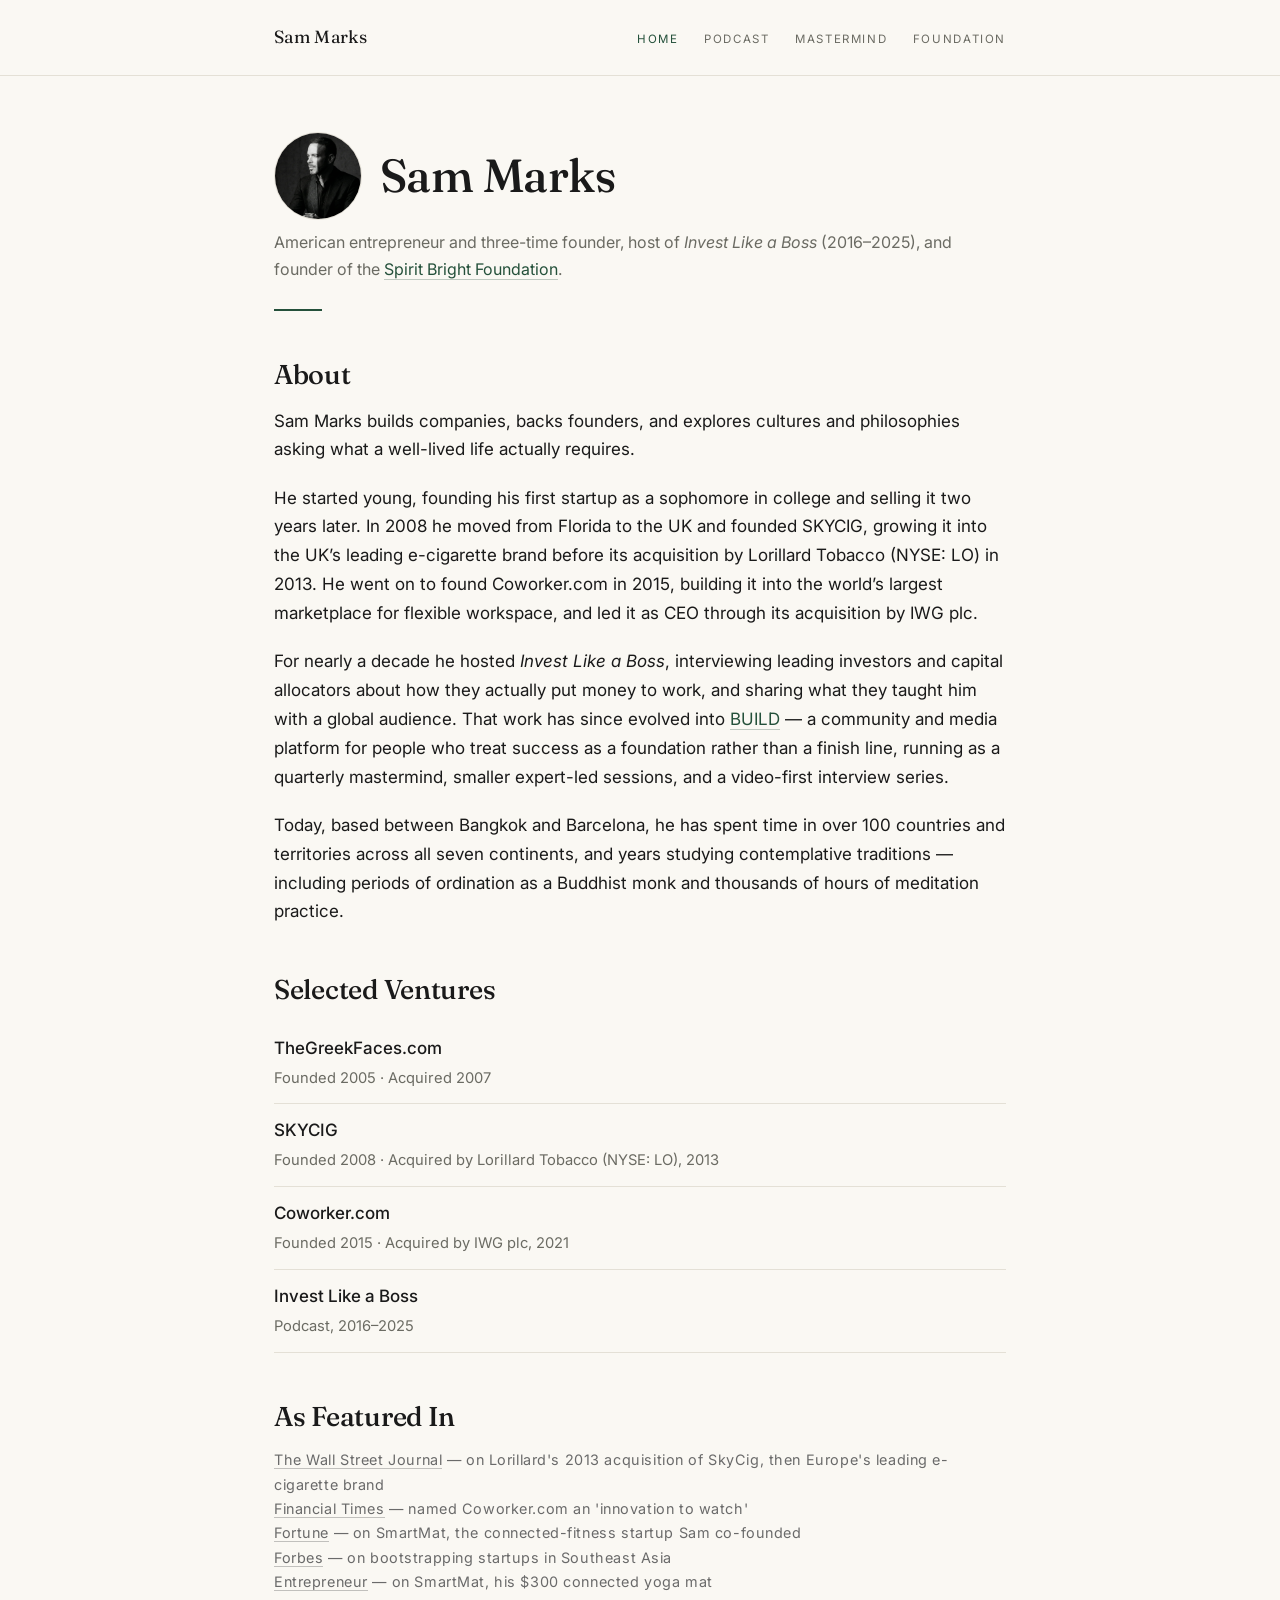
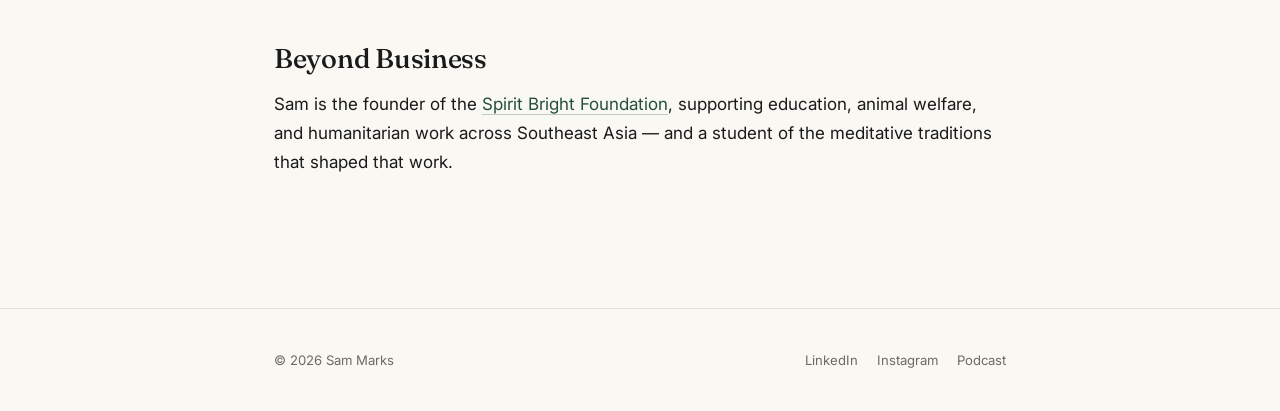
==== commit 057219c1: "Homepage: new hero + About, updated brand title across pages, drop SKYCIG 2011, remove Investing sec" ====
--- a/index.html
+++ b/index.html
@@ -3,7 +3,7 @@
 <head>
   <meta charset="utf-8">
   <meta name="viewport" content="width=device-width, initial-scale=1">
-  <title>Sam Marks — Founder, Investor &amp; Host of Invest Like a Boss</title>
+  <title>Sam Marks — American Entrepreneur, Founder &amp; Host of Invest Like a Boss</title>
   <meta name="description" content="Three-time founder and global investor, founder of the Spirit Bright Foundation, and host of the Invest Like a Boss podcast (2016–2025).">
   <link rel="preconnect" href="https://fonts.googleapis.com">
   <link rel="preconnect" href="https://fonts.gstatic.com" crossorigin>
@@ -12,13 +12,13 @@
   <link rel="canonical" href="https://sammarks.co/">
   <link rel="icon" href="/favicon.svg" type="image/svg+xml">
   <meta property="og:type" content="website">
-  <meta property="og:site_name" content="Sam Marks — Founder, Investor & Host of Invest Like a Boss">
-  <meta property="og:title" content="Sam Marks — Founder, Investor & Host of Invest Like a Boss">
+  <meta property="og:site_name" content="Sam Marks — American Entrepreneur, Founder & Host of Invest Like a Boss">
+  <meta property="og:title" content="Sam Marks — American Entrepreneur, Founder & Host of Invest Like a Boss">
   <meta property="og:description" content="Three-time founder and global investor, founder of the Spirit Bright Foundation, and host of the Invest Like a Boss podcast (2016–2025).">
   <meta property="og:url" content="https://sammarks.co/">
   <meta property="og:image" content="https://sammarks.co/portrait.jpg">
   <meta name="twitter:card" content="summary_large_image">
-  <meta name="twitter:title" content="Sam Marks — Founder, Investor & Host of Invest Like a Boss">
+  <meta name="twitter:title" content="Sam Marks — American Entrepreneur, Founder & Host of Invest Like a Boss">
   <meta name="twitter:description" content="Three-time founder and global investor, founder of the Spirit Bright Foundation, and host of the Invest Like a Boss podcast (2016–2025).">
   <meta name="twitter:image" content="https://sammarks.co/portrait.jpg">
   <script type="application/ld+json">
@@ -50,7 +50,7 @@
             <h1>Sam Marks</h1>
           </div>
         </div>
-        <p class="subtle">Three-time founder and global investor, founder of the <a href="foundation.html">Spirit Bright Foundation</a>, and host of <em>Invest Like a Boss</em> (2016–2025).</p>
+        <p class="subtle">American entrepreneur and three-time founder, host of <em>Invest Like a Boss</em> (2016–2025), and founder of the <a href="foundation.html">Spirit Bright Foundation</a>.</p>
         <hr class="accent-rule">
       </section>
 
@@ -58,23 +58,18 @@
         <h2>About</h2>
         <p>Sam Marks builds companies, backs founders, and explores cultures and philosophies asking what a well-lived life actually requires.</p>
         <p>He started young, founding his first startup as a sophomore in college and selling it two years later. In 2008 he moved from Florida to the UK and founded SKYCIG, growing it into the UK’s leading e-cigarette brand before its acquisition by Lorillard Tobacco (NYSE: LO) in 2013. He went on to found Coworker.com in 2015, building it into the world’s largest marketplace for flexible workspace, and led it as CEO through its acquisition by IWG plc.</p>
-        <p>Today, based between Bangkok and Barcelona, he invests across public and private markets and is building <a href="mastermind.html">BUILD</a> — a community and media platform for people who treat success as a foundation rather than a finish line. Grown out of <em>Invest Like a Boss</em>, it runs as a quarterly mastermind in Bangkok, smaller expert-led sessions, and a video-first interview series.</p>
-        <p>He has spent time in over 100 countries and territories across all seven continents. Alongside that, he has spent years studying contemplative traditions — including periods of ordination as a Buddhist monk and thousands of hours of meditation practice.</p>
+        <p>For nearly a decade he hosted <em>Invest Like a Boss</em>, interviewing leading investors and capital allocators about how they actually put money to work, and sharing what they taught him with a global audience. That work has since evolved into <a href="mastermind.html">BUILD</a> — a community and media platform for people who treat success as a foundation rather than a finish line, running as a quarterly mastermind, smaller expert-led sessions, and a video-first interview series.</p>
+        <p>Today, based between Bangkok and Barcelona, he has spent time in over 100 countries and territories across all seven continents, and years studying contemplative traditions — including periods of ordination as a Buddhist monk and thousands of hours of meditation practice.</p>
       </section>
 
       <section>
         <h2>Selected Ventures</h2>
         <ul class="ventures">
           <li><span class="name">TheGreekFaces.com</span><br><span class="meta">Founded 2005 · Acquired 2007</span></li>
-          <li><span class="name">SKYCIG</span><br><span class="meta">Founded 2008, incorporated in the UK 2011 · Acquired by Lorillard Tobacco (NYSE: LO), 2013</span></li>
+          <li><span class="name">SKYCIG</span><br><span class="meta">Founded 2008 · Acquired by Lorillard Tobacco (NYSE: LO), 2013</span></li>
           <li><span class="name">Coworker.com</span><br><span class="meta">Founded 2015 · Acquired by IWG plc, 2021</span></li>
           <li><span class="name">Invest Like a Boss</span><br><span class="meta">Podcast, 2016–2025</span></li>
         </ul>
-      </section>
-
-      <section>
-        <h2>Investing</h2>
-        <p>Through <em>Invest Like a Boss</em>, Sam has interviewed hundreds of the world's best capital allocators — and put those lessons to work with his own money, across commercial real estate, early-stage startups, international and trading funds, and other categories. The approach is consistent: long-term, patient, and oriented toward asymmetric opportunities.</p>
       </section>
 
       <section>
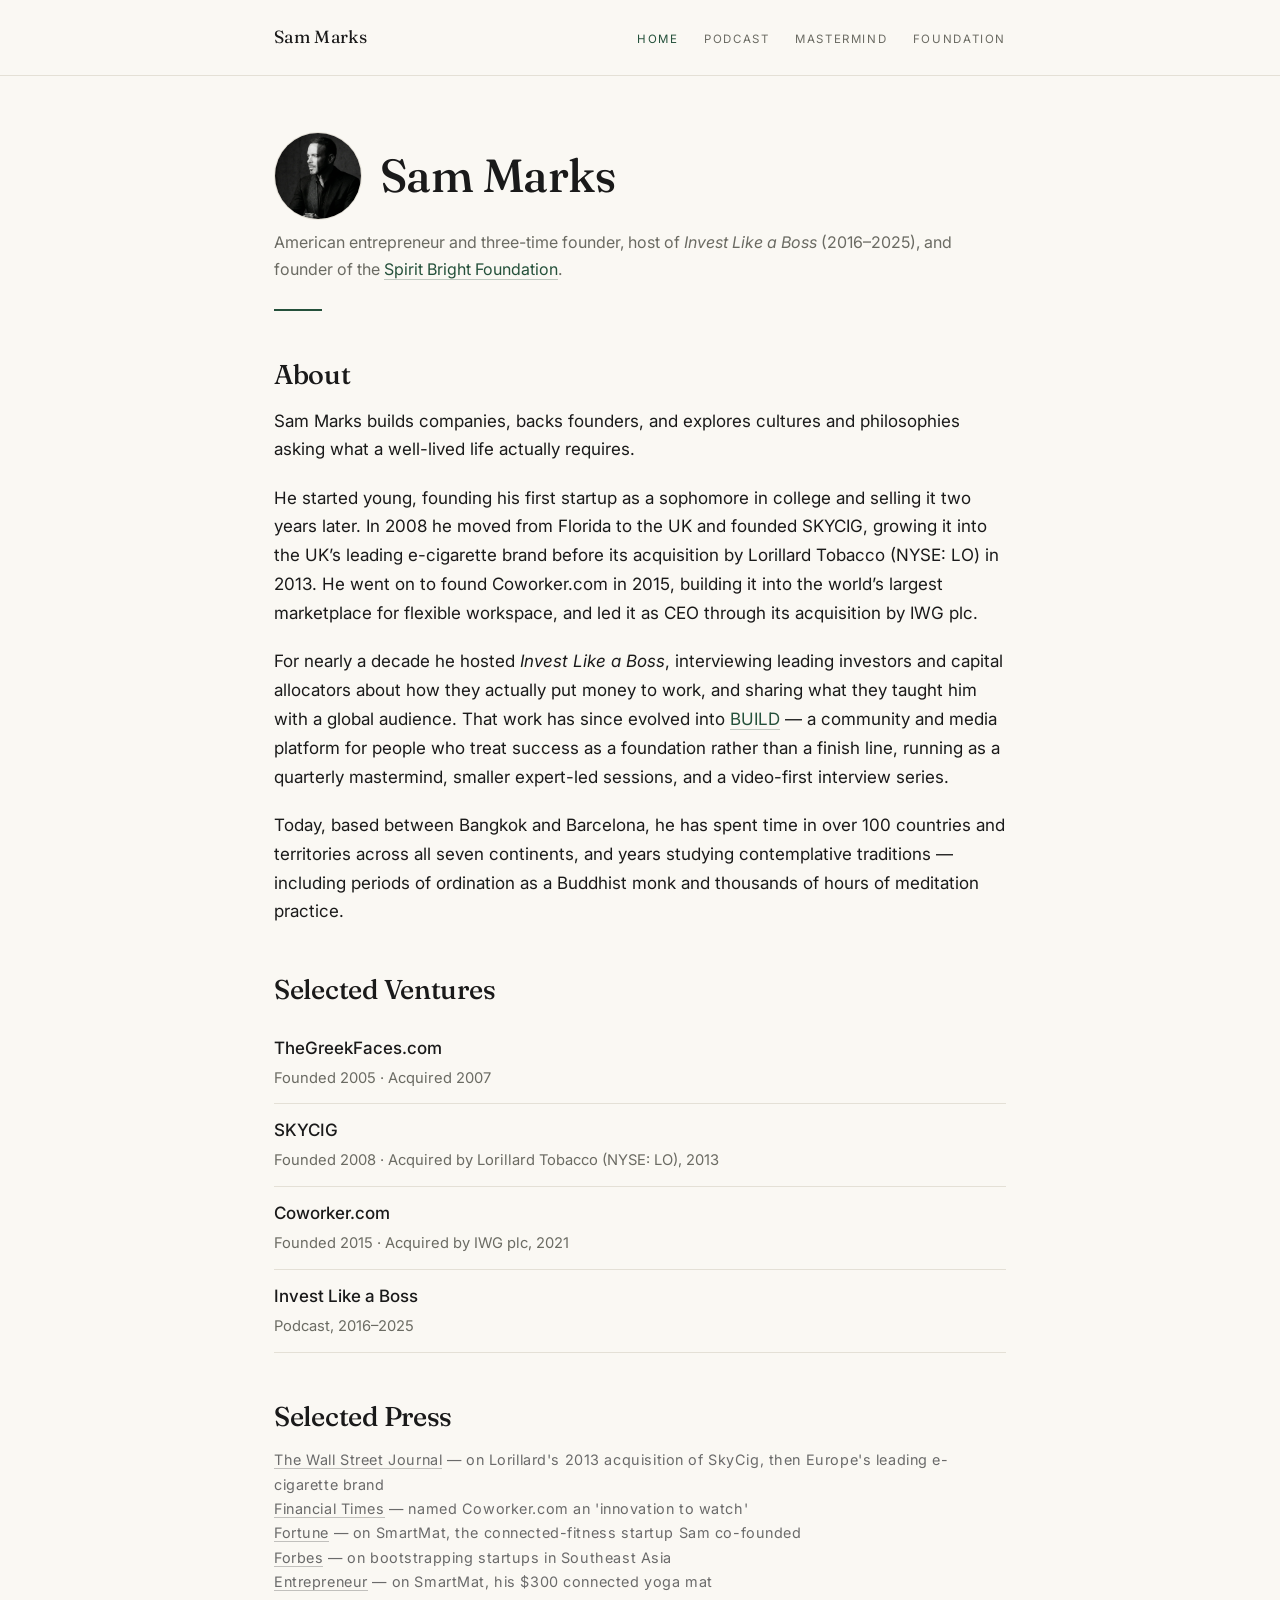
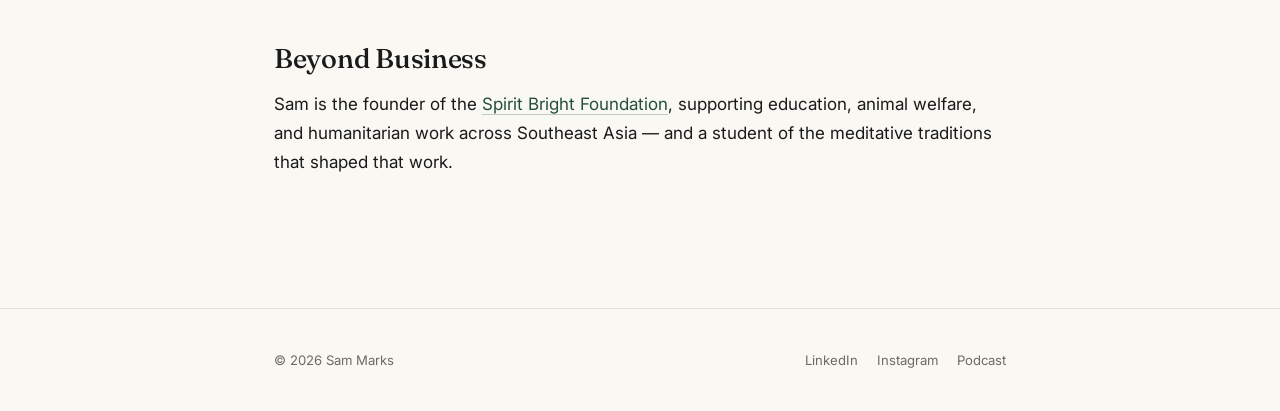
==== commit 1e61824e: "Reword 'As Featured In' to 'Selected Press'" ====
--- a/index.html
+++ b/index.html
@@ -73,7 +73,7 @@
       </section>
 
       <section>
-        <h2>As Featured In</h2>
+        <h2>Selected Press</h2>
         <p class="featured">
           <a href="https://www.wsj.com/articles/SB10001424052702303918804579109762289541166" target="_blank" rel="noopener">The Wall Street Journal</a> — on Lorillard's 2013 acquisition of SkyCig, then Europe's leading e-cigarette brand<br>
           <a href="https://www.ft.com/content/000975c2-8c55-11e5-a549-b89a1dfede9b" target="_blank" rel="noopener">Financial Times</a> — named Coworker.com an 'innovation to watch'<br>
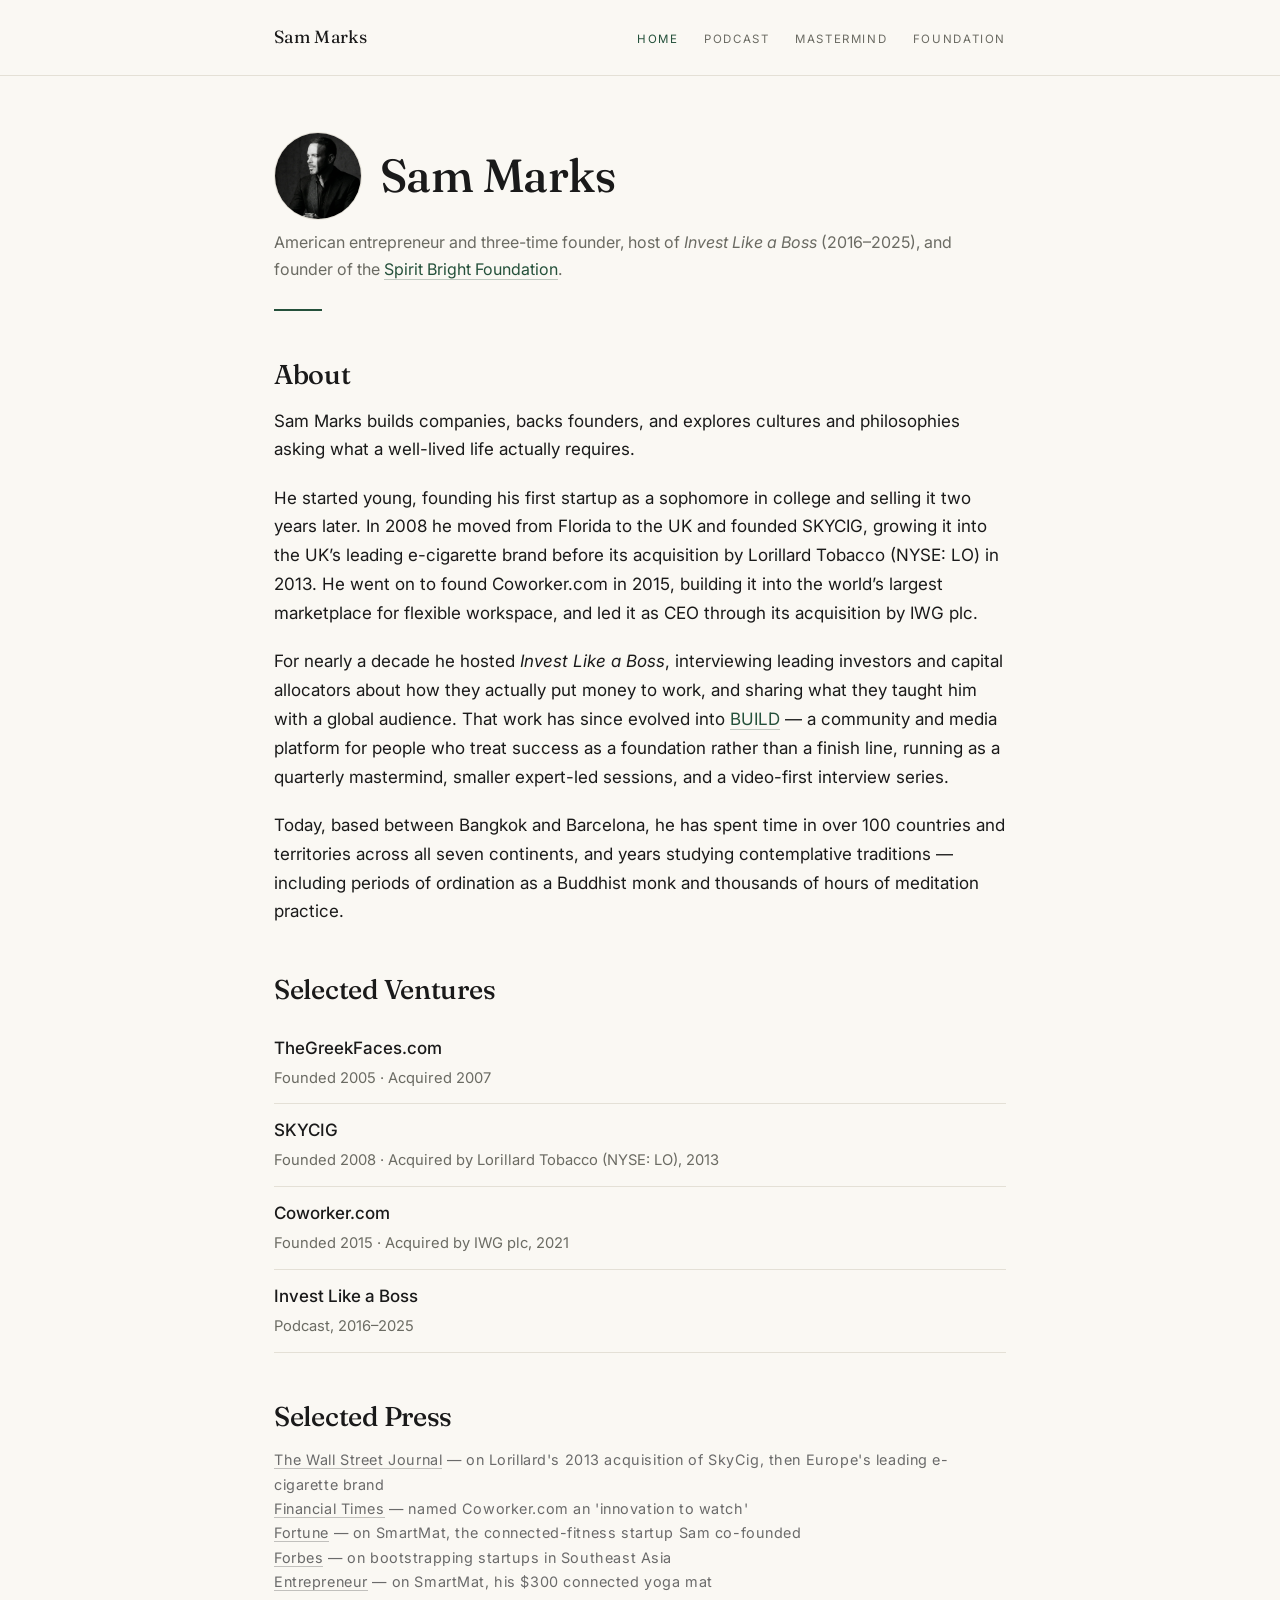
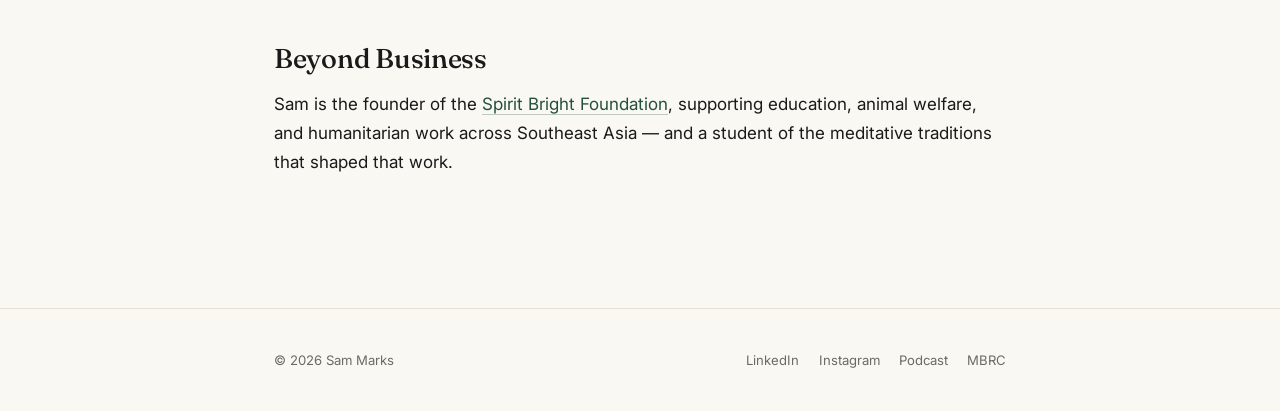
==== commit e525fc45: "sammarks.co: new homepage meta desc; restore MBRC as full linked page (nav+meta+pillar summary); add" ====
--- a/index.html
+++ b/index.html
@@ -4,7 +4,7 @@
   <meta charset="utf-8">
   <meta name="viewport" content="width=device-width, initial-scale=1">
   <title>Sam Marks — American Entrepreneur, Founder &amp; Host of Invest Like a Boss</title>
-  <meta name="description" content="Three-time founder and global investor, founder of the Spirit Bright Foundation, and host of the Invest Like a Boss podcast (2016–2025).">
+  <meta name="description" content="American entrepreneur and investor, founder of the Spirit Bright Foundation, and host of the Invest Like a Boss podcast (2016–2025).">
   <link rel="preconnect" href="https://fonts.googleapis.com">
   <link rel="preconnect" href="https://fonts.gstatic.com" crossorigin>
   <link href="https://fonts.googleapis.com/css2?family=Fraunces:opsz,wght@9..144,400;9..144,500&family=Inter:wght@400;500&display=swap" rel="stylesheet">
@@ -14,12 +14,12 @@
   <meta property="og:type" content="website">
   <meta property="og:site_name" content="Sam Marks — American Entrepreneur, Founder & Host of Invest Like a Boss">
   <meta property="og:title" content="Sam Marks — American Entrepreneur, Founder & Host of Invest Like a Boss">
-  <meta property="og:description" content="Three-time founder and global investor, founder of the Spirit Bright Foundation, and host of the Invest Like a Boss podcast (2016–2025).">
+  <meta property="og:description" content="American entrepreneur and investor, founder of the Spirit Bright Foundation, and host of the Invest Like a Boss podcast (2016–2025).">
   <meta property="og:url" content="https://sammarks.co/">
   <meta property="og:image" content="https://sammarks.co/portrait.jpg">
   <meta name="twitter:card" content="summary_large_image">
   <meta name="twitter:title" content="Sam Marks — American Entrepreneur, Founder & Host of Invest Like a Boss">
-  <meta name="twitter:description" content="Three-time founder and global investor, founder of the Spirit Bright Foundation, and host of the Invest Like a Boss podcast (2016–2025).">
+  <meta name="twitter:description" content="American entrepreneur and investor, founder of the Spirit Bright Foundation, and host of the Invest Like a Boss podcast (2016–2025).">
   <meta name="twitter:image" content="https://sammarks.co/portrait.jpg">
   <script type="application/ld+json">
   {"@context":"https://schema.org","@type":"Person","name":"Sam Marks","url":"https://sammarks.co","jobTitle":"Founder & Investor","sameAs":["https://www.linkedin.com/in/sammarks1","https://www.instagram.com/sammarks12/","https://investlikeaboss.com"],"description":"Three-time founder and global investor, founder of the Spirit Bright Foundation, and host of the Invest Like a Boss podcast (2016–2025)."}
@@ -97,6 +97,7 @@
         <a href="https://www.linkedin.com/in/sammarks1" target="_blank" rel="noopener">LinkedIn</a>
         <a href="https://www.instagram.com/sammarks12/" target="_blank" rel="noopener">Instagram</a>
         <a href="https://investlikeaboss.com" target="_blank" rel="noopener">Podcast</a>
+        <a href="mbrc.html">MBRC</a>
       </span>
     </div>
   </footer>
